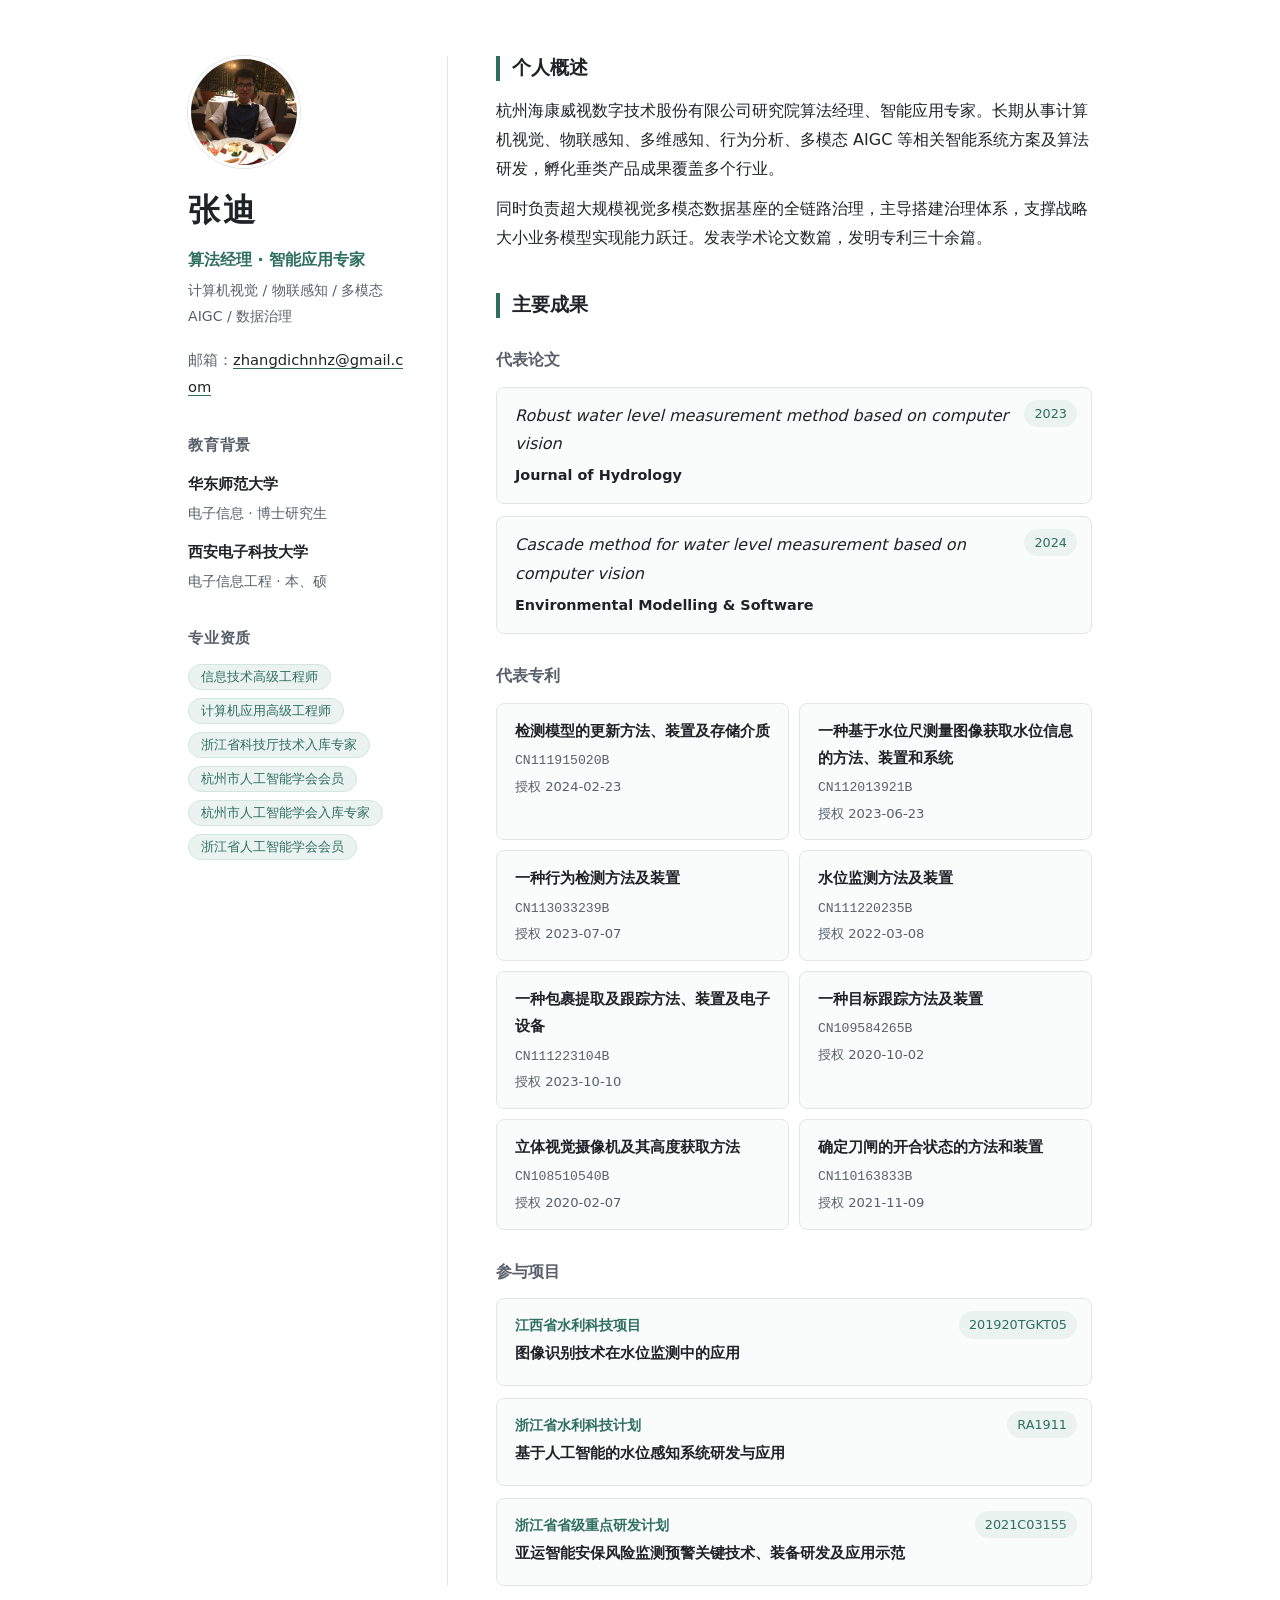
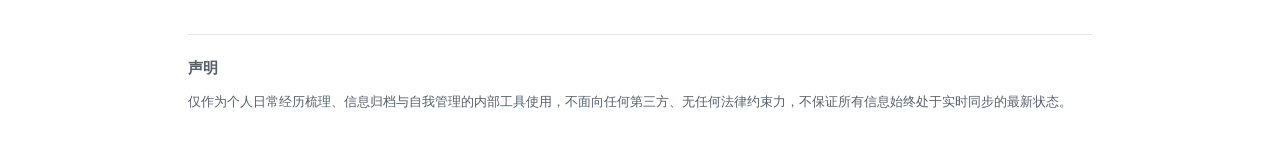
==== index.html @ 71677e5e "Add files via upload" ====
<!DOCTYPE html>
<html lang="zh-CN">
<head>
  <meta charset="UTF-8">
  <meta name="viewport" content="width=device-width, initial-scale=1.0">
  <title>张迪 · 个人简历</title>
  <meta name="description" content="张迪的个人简历：杭州海康威视研究院算法经理、智能应用专家，长期从事计算机视觉、物联感知、多模态 AIGC 等智能系统方案及算法研发。">
  <link rel="icon" href="data:image/svg+xml,%3Csvg xmlns='http://www.w3.org/2000/svg' viewBox='0 0 100 100'%3E%3Ccircle cx='50' cy='50' r='48' fill='%232f6f5e'/%3E%3Ctext x='50' y='70' font-size='54' text-anchor='middle' fill='white' font-family='sans-serif'%3E%E5%BC%A0%3C/text%3E%3C/svg%3E">
  <link rel="stylesheet" href="assets/style.css">
</head>
<body>
  <div id="app"></div>

  <script src="assets/resume-data.js"></script>
  <script src="assets/render.js"></script>
</body>
</html>
---- assets/style.css ----
:root {
  --accent: #2f6f5e;
  --accent-soft: #eaf3f0;
  --text: #1f2328;
  --text-muted: #57606a;
  --border: #e3e6e8;
  --card-bg: #fafbfb;
  --bg: #ffffff;
}

* {
  box-sizing: border-box;
}

body {
  margin: 0;
  background: var(--bg);
  color: var(--text);
  font-family: "PingFang SC", "Hiragino Sans GB", "Microsoft YaHei", "Noto Sans CJK SC", system-ui, sans-serif;
  font-size: 16px;
  line-height: 1.8;
  -webkit-font-smoothing: antialiased;
}

#app {
  max-width: 960px;
  margin: 0 auto;
  padding: 56px 28px 40px;
}

/* ---------- 双栏布局 ---------- */
.layout {
  display: grid;
  grid-template-columns: 260px 1fr;
  gap: 48px;
}

/* ---------- 左栏 ---------- */
.sidebar {
  border-right: 1px solid var(--border);
  padding-right: 36px;
}

.avatar {
  width: 112px;
  height: 112px;
  border-radius: 50%;
  object-fit: cover;
  object-position: center 20%;
  border: 3px solid #fff;
  box-shadow: 0 0 0 1px var(--border);
  margin-bottom: 14px;
  display: block;
}

.hero h1 {
  margin: 0 0 6px;
  font-size: 2rem;
  font-weight: 700;
  letter-spacing: 0.08em;
}

.tagline {
  margin: 0;
  font-size: 1rem;
  color: var(--accent);
  font-weight: 600;
}

.tagline-sub {
  margin: 4px 0 18px;
  font-size: 0.88rem;
  color: var(--text-muted);
}

.contact {
  margin: 0 0 8px;
  font-size: 0.92rem;
  word-break: break-all;
}

.contact-label {
  color: var(--text-muted);
}

.email-link {
  color: var(--text);
  text-decoration: none;
  border-bottom: 1px solid var(--accent);
}

.email-link:hover {
  color: var(--accent);
}

.side-block {
  margin-top: 32px;
}

.side-block h2 {
  font-size: 0.95rem;
  margin: 0 0 12px;
  color: var(--text-muted);
  font-weight: 600;
  letter-spacing: 0.05em;
}

.edu-list {
  list-style: none;
  margin: 0;
  padding: 0;
}

.edu-list li {
  margin-bottom: 14px;
}

.edu-school {
  margin: 0;
  font-weight: 600;
  font-size: 0.95rem;
}

.edu-detail {
  margin: 2px 0 0;
  font-size: 0.85rem;
  color: var(--text-muted);
}

.chips {
  display: flex;
  flex-wrap: wrap;
  gap: 8px;
}

.chip {
  display: inline-block;
  font-size: 0.8rem;
  line-height: 1.4;
  color: var(--accent);
  background: var(--accent-soft);
  border: 1px solid #d4e5e0;
  border-radius: 999px;
  padding: 3px 12px;
}

/* ---------- 右栏 ---------- */
.main-content h2 {
  font-size: 1.2rem;
  margin: 0 0 16px;
  padding-left: 12px;
  border-left: 4px solid var(--accent);
  line-height: 1.3;
}

.main-content section + section {
  margin-top: 40px;
}

.main-content h3 {
  font-size: 1rem;
  color: var(--text-muted);
  font-weight: 600;
  margin: 28px 0 12px;
}

.paragraphs .summary-p {
  margin: 0 0 12px;
}

/* ---------- 卡片容器 ---------- */
.cards {
  display: flex;
  flex-direction: column;
  gap: 12px;
}

.cardgrid {
  display: grid;
  grid-template-columns: repeat(2, 1fr);
  gap: 10px;
}

.card {
  position: relative;
  background: var(--card-bg);
  border: 1px solid var(--border);
  border-radius: 8px;
  padding: 14px 18px;
}

.card:has(.year-badge) {
  padding-right: 76px;
}

/* ---------- 卡片字段角色 ---------- */
.f-title {
  margin: 0 0 4px;
  font-size: 0.95rem;
  font-weight: 600;
}

.f-em {
  margin: 0 0 4px;
  font-style: italic;
}

.f-strong {
  margin: 0;
  font-size: 0.9rem;
  font-weight: 600;
}

.f-mono {
  margin: 0;
  font-family: ui-monospace, "SFMono-Regular", Consolas, "Courier New", monospace;
  font-size: 0.82rem;
  color: var(--text-muted);
}

.f-muted {
  margin: 2px 0 0;
  font-size: 0.82rem;
  color: var(--text-muted);
}

.f-accent {
  margin: 0 0 2px;
  font-size: 0.85rem;
  color: var(--accent);
  font-weight: 600;
}

.year-badge {
  position: absolute;
  top: 12px;
  right: 14px;
  font-size: 0.8rem;
  color: var(--accent);
  background: var(--accent-soft);
  border-radius: 999px;
  padding: 2px 10px;
  white-space: nowrap;
}

/* ---------- 页脚声明 ---------- */
.declaration {
  margin-top: 48px;
  padding-top: 20px;
  border-top: 1px solid var(--border);
}

.declaration h2 {
  font-size: 0.95rem;
  color: var(--text-muted);
  font-weight: 600;
  margin: 0 0 8px;
}

.declaration p {
  margin: 0;
  font-size: 0.82rem;
  color: var(--text-muted);
}

/* ---------- 移动端 ---------- */
@media (max-width: 760px) {
  #app {
    padding: 36px 20px 32px;
  }

  .layout {
    grid-template-columns: 1fr;
    gap: 0;
  }

  .sidebar {
    border-right: none;
    border-bottom: 1px solid var(--border);
    padding-right: 0;
    padding-bottom: 24px;
  }

  .side-block {
    margin-top: 24px;
  }

  .cardgrid {
    grid-template-columns: 1fr;
  }

  .card:has(.year-badge) {
    padding-right: 18px;
  }

  .year-badge {
    position: static;
    display: inline-block;
    margin-top: 8px;
  }
}

/* ---------- 打印（另存 PDF，A4） ---------- */
@media print {
  body {
    font-size: 10.5pt;
  }

  #app {
    max-width: none;
    padding: 0;
  }

  .layout {
    grid-template-columns: 200px 1fr;
    gap: 28px;
  }

  .card,
  .chip {
    background: #fff;
  }

  .card {
    border-color: #bbb;
  }

  .chip,
  .year-badge,
  .f-accent,
  .tagline {
    color: #333;
  }

  .chip,
  .year-badge {
    border: 1px solid #999;
  }

  .email-link {
    border-bottom: none;
  }
}
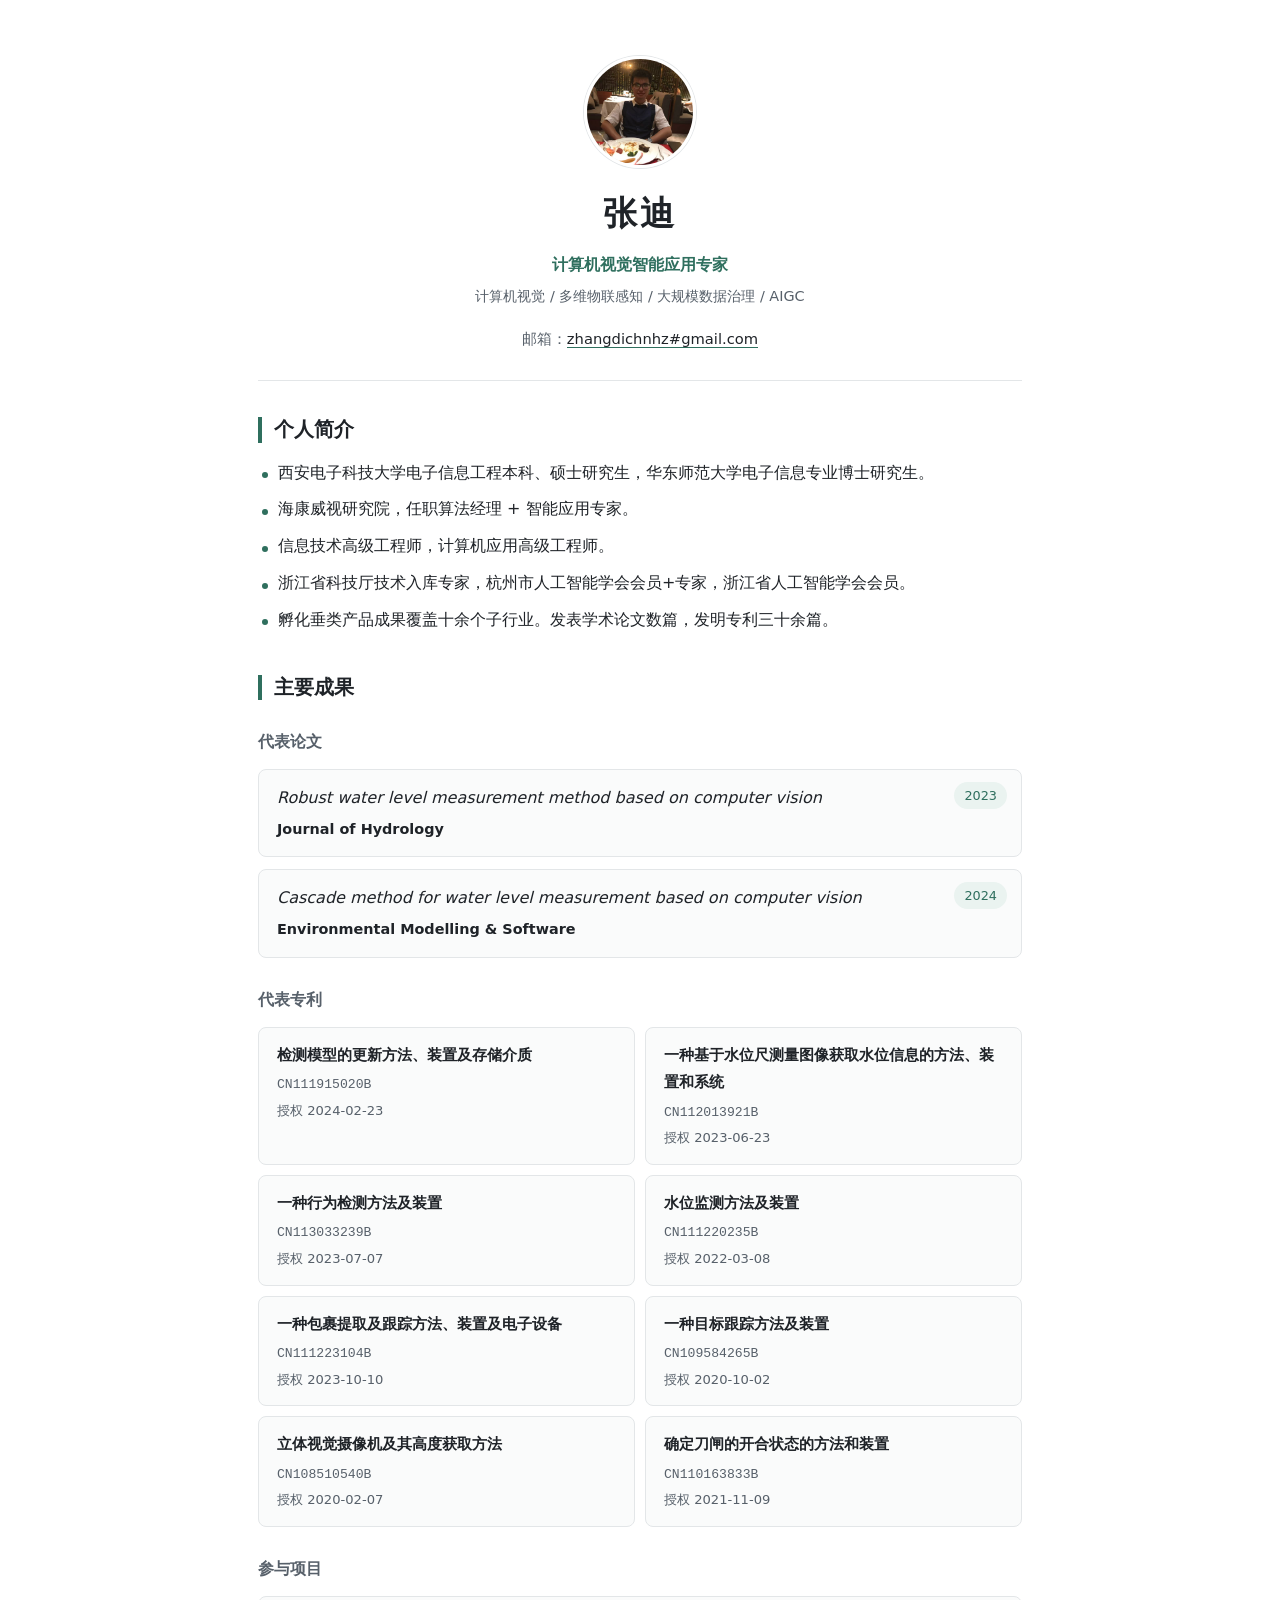
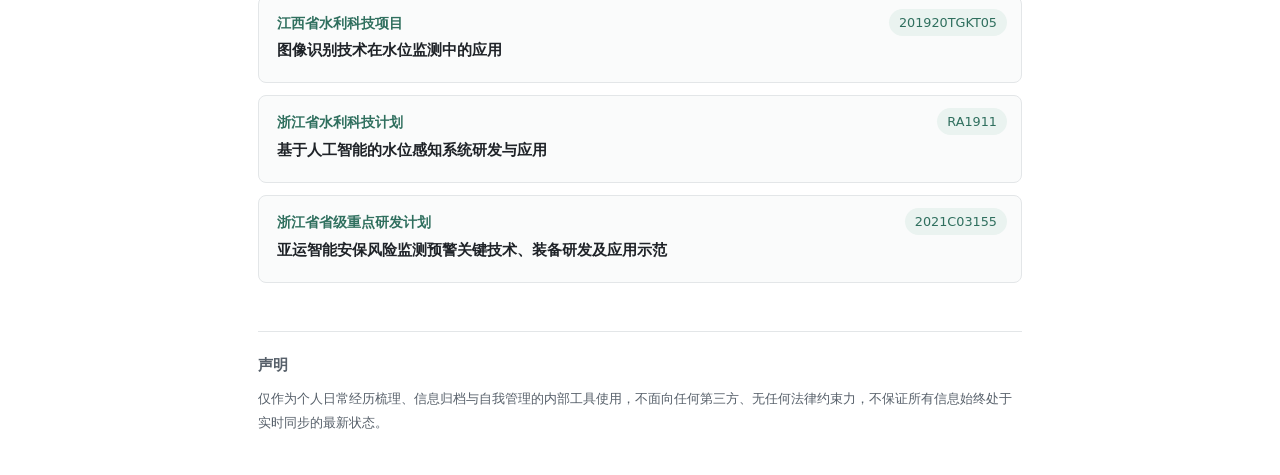
==== commit 4981af64: "Add files via upload" ====
--- a/index.html
+++ b/index.html
@@ -4,7 +4,11 @@
   <meta charset="UTF-8">
   <meta name="viewport" content="width=device-width, initial-scale=1.0">
   <title>张迪 · 个人简历</title>
-  <meta name="description" content="张迪的个人简历：杭州海康威视研究院算法经理、智能应用专家，长期从事计算机视觉、物联感知、多模态 AIGC 等智能系统方案及算法研发。">
+  <meta name="description" content="张迪的个人简历：海康威视研究院算法经理、计算机视觉智能应用专家，方向涵盖计算机视觉、多维物联感知、大规模数据治理与 AIGC。">
+  <meta property="og:type" content="profile">
+  <meta property="og:title" content="张迪 · 计算机视觉智能应用专家">
+  <meta property="og:description" content="海康威视研究院算法经理、计算机视觉智能应用专家，方向涵盖计算机视觉、多维物联感知、大规模数据治理与 AIGC。">
+  <meta property="og:image" content="https://zhangdichnhz-png.github.io/assets/avatar.jpg">
   <link rel="icon" href="data:image/svg+xml,%3Csvg xmlns='http://www.w3.org/2000/svg' viewBox='0 0 100 100'%3E%3Ccircle cx='50' cy='50' r='48' fill='%232f6f5e'/%3E%3Ctext x='50' y='70' font-size='54' text-anchor='middle' fill='white' font-family='sans-serif'%3E%E5%BC%A0%3C/text%3E%3C/svg%3E">
   <link rel="stylesheet" href="assets/style.css">
 </head>
--- a/assets/style.css
+++ b/assets/style.css
@@ -23,22 +23,17 @@
 }
 
 #app {
-  max-width: 960px;
+  max-width: 820px;
   margin: 0 auto;
   padding: 56px 28px 40px;
 }
 
-/* ---------- 双栏布局 ---------- */
-.layout {
-  display: grid;
-  grid-template-columns: 260px 1fr;
-  gap: 48px;
-}
-
-/* ---------- 左栏 ---------- */
-.sidebar {
-  border-right: 1px solid var(--border);
-  padding-right: 36px;
+/* ---------- 居中线头 ---------- */
+.hero {
+  text-align: center;
+  padding-bottom: 28px;
+  border-bottom: 1px solid var(--border);
+  margin-bottom: 36px;
 }
 
 .avatar {
@@ -49,34 +44,33 @@
   object-position: center 20%;
   border: 3px solid #fff;
   box-shadow: 0 0 0 1px var(--border);
-  margin-bottom: 14px;
+  margin: 0 auto 16px;
   display: block;
 }
 
 .hero h1 {
   margin: 0 0 6px;
-  font-size: 2rem;
+  font-size: 2.1rem;
   font-weight: 700;
   letter-spacing: 0.08em;
 }
 
 .tagline {
   margin: 0;
-  font-size: 1rem;
+  font-size: 1.02rem;
   color: var(--accent);
   font-weight: 600;
 }
 
 .tagline-sub {
-  margin: 4px 0 18px;
-  font-size: 0.88rem;
+  margin: 4px 0 16px;
+  font-size: 0.9rem;
   color: var(--text-muted);
 }
 
 .contact {
-  margin: 0 0 8px;
+  margin: 0;
   font-size: 0.92rem;
-  word-break: break-all;
 }
 
 .contact-label {
@@ -93,18 +87,56 @@
   color: var(--accent);
 }
 
-.side-block {
-  margin-top: 32px;
-}
-
-.side-block h2 {
-  font-size: 0.95rem;
+/* ---------- 区块标题 ---------- */
+section h2 {
+  font-size: 1.22rem;
+  margin: 40px 0 16px;
+  padding-left: 12px;
+  border-left: 4px solid var(--accent);
+  line-height: 1.3;
+}
+
+section:first-of-type h2 {
+  margin-top: 0;
+}
+
+section h3 {
+  font-size: 1rem;
+  color: var(--text-muted);
+  font-weight: 600;
+  margin: 28px 0 12px;
+}
+
+/* ---------- 段落 ---------- */
+.paragraphs .summary-p {
   margin: 0 0 12px;
-  color: var(--text-muted);
-  font-weight: 600;
-  letter-spacing: 0.05em;
-}
-
+}
+
+/* ---------- 圆点列表（专业资质等） ---------- */
+.bullet-list {
+  list-style: none;
+  margin: 0;
+  padding: 0;
+}
+
+.bullet-list li {
+  position: relative;
+  padding-left: 20px;
+  margin-bottom: 8px;
+}
+
+.bullet-list li::before {
+  content: "";
+  position: absolute;
+  left: 4px;
+  top: 0.85em;
+  width: 6px;
+  height: 6px;
+  border-radius: 50%;
+  background: var(--accent);
+}
+
+/* ---------- 教育背景 ---------- */
 .edu-list {
   list-style: none;
   margin: 0;
@@ -112,21 +144,21 @@
 }
 
 .edu-list li {
-  margin-bottom: 14px;
+  margin-bottom: 12px;
 }
 
 .edu-school {
   margin: 0;
   font-weight: 600;
-  font-size: 0.95rem;
 }
 
 .edu-detail {
   margin: 2px 0 0;
-  font-size: 0.85rem;
-  color: var(--text-muted);
-}
-
+  font-size: 0.9rem;
+  color: var(--text-muted);
+}
+
+/* ---------- chips（备用类型） ---------- */
 .chips {
   display: flex;
   flex-wrap: wrap;
@@ -142,30 +174,6 @@
   border: 1px solid #d4e5e0;
   border-radius: 999px;
   padding: 3px 12px;
-}
-
-/* ---------- 右栏 ---------- */
-.main-content h2 {
-  font-size: 1.2rem;
-  margin: 0 0 16px;
-  padding-left: 12px;
-  border-left: 4px solid var(--accent);
-  line-height: 1.3;
-}
-
-.main-content section + section {
-  margin-top: 40px;
-}
-
-.main-content h3 {
-  font-size: 1rem;
-  color: var(--text-muted);
-  font-weight: 600;
-  margin: 28px 0 12px;
-}
-
-.paragraphs .summary-p {
-  margin: 0 0 12px;
 }
 
 /* ---------- 卡片容器 ---------- */
@@ -254,6 +262,7 @@
   font-size: 0.95rem;
   color: var(--text-muted);
   font-weight: 600;
+  border-left-color: var(--border);
   margin: 0 0 8px;
 }
 
@@ -264,25 +273,13 @@
 }
 
 /* ---------- 移动端 ---------- */
-@media (max-width: 760px) {
+@media (max-width: 600px) {
   #app {
-    padding: 36px 20px 32px;
-  }
-
-  .layout {
-    grid-template-columns: 1fr;
-    gap: 0;
-  }
-
-  .sidebar {
-    border-right: none;
-    border-bottom: 1px solid var(--border);
-    padding-right: 0;
-    padding-bottom: 24px;
-  }
-
-  .side-block {
-    margin-top: 24px;
+    padding: 40px 20px 32px;
+  }
+
+  .hero h1 {
+    font-size: 1.8rem;
   }
 
   .cardgrid {
@@ -309,11 +306,6 @@
   #app {
     max-width: none;
     padding: 0;
-  }
-
-  .layout {
-    grid-template-columns: 200px 1fr;
-    gap: 28px;
   }
 
   .card,
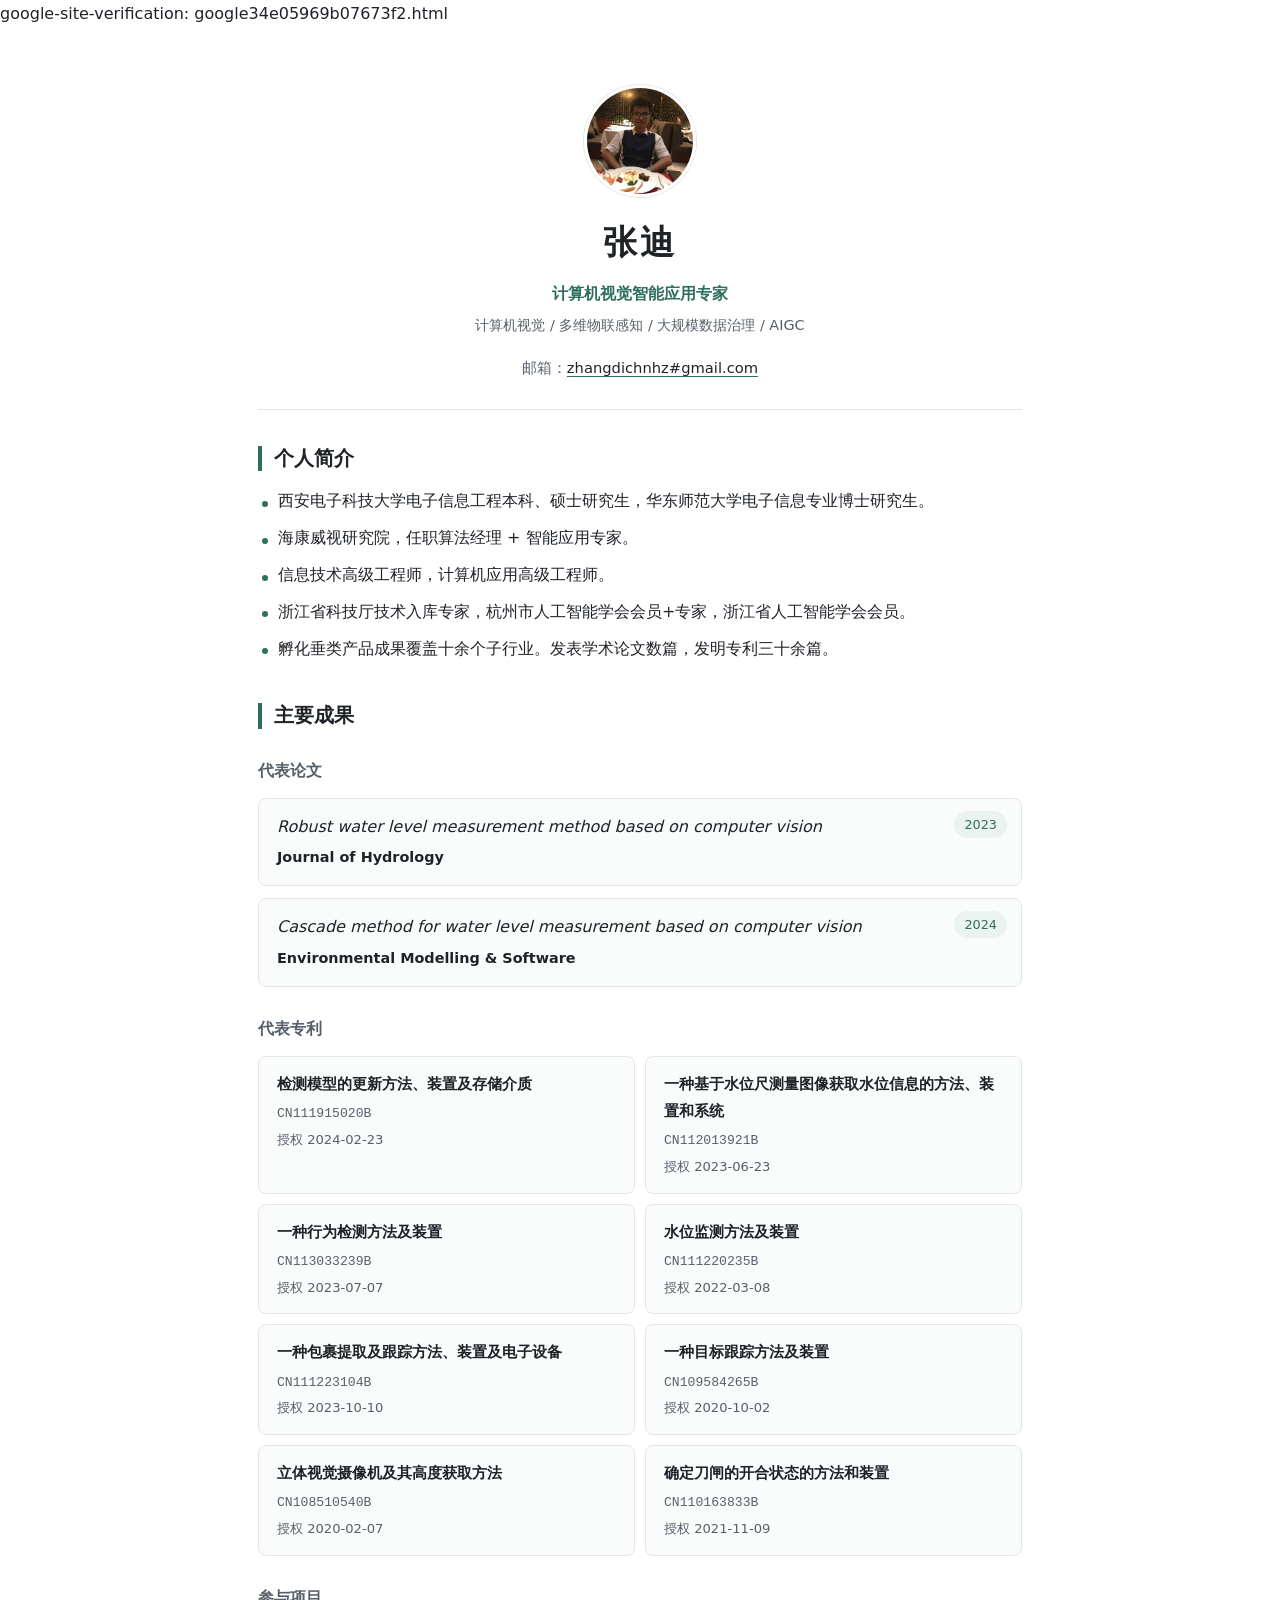
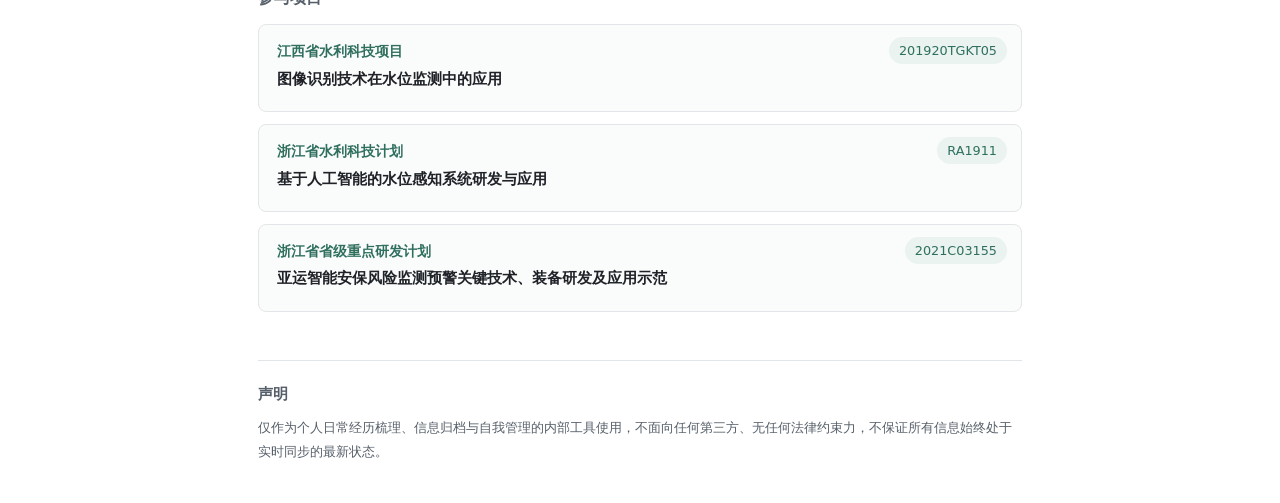
==== commit 8e8ea21a: "Update index.html" ====
--- a/index.html
+++ b/index.html
@@ -1,3 +1,6 @@
+google-site-verification: google34e05969b07673f2.html
+<meta name="keywords" content="张迪,海康威视研究院,算法经理,计算机视觉,多维物联感知,大规模数据治理,AIGC,水位视觉测量,高级工程师">
+<meta name="description" content="张迪，海康威视研究院算法经理、智能应用专家。研究方向：计算机视觉、多维物联感知、大规模数据治理、AIGC。">
 <!DOCTYPE html>
 <html lang="zh-CN">
 <head>
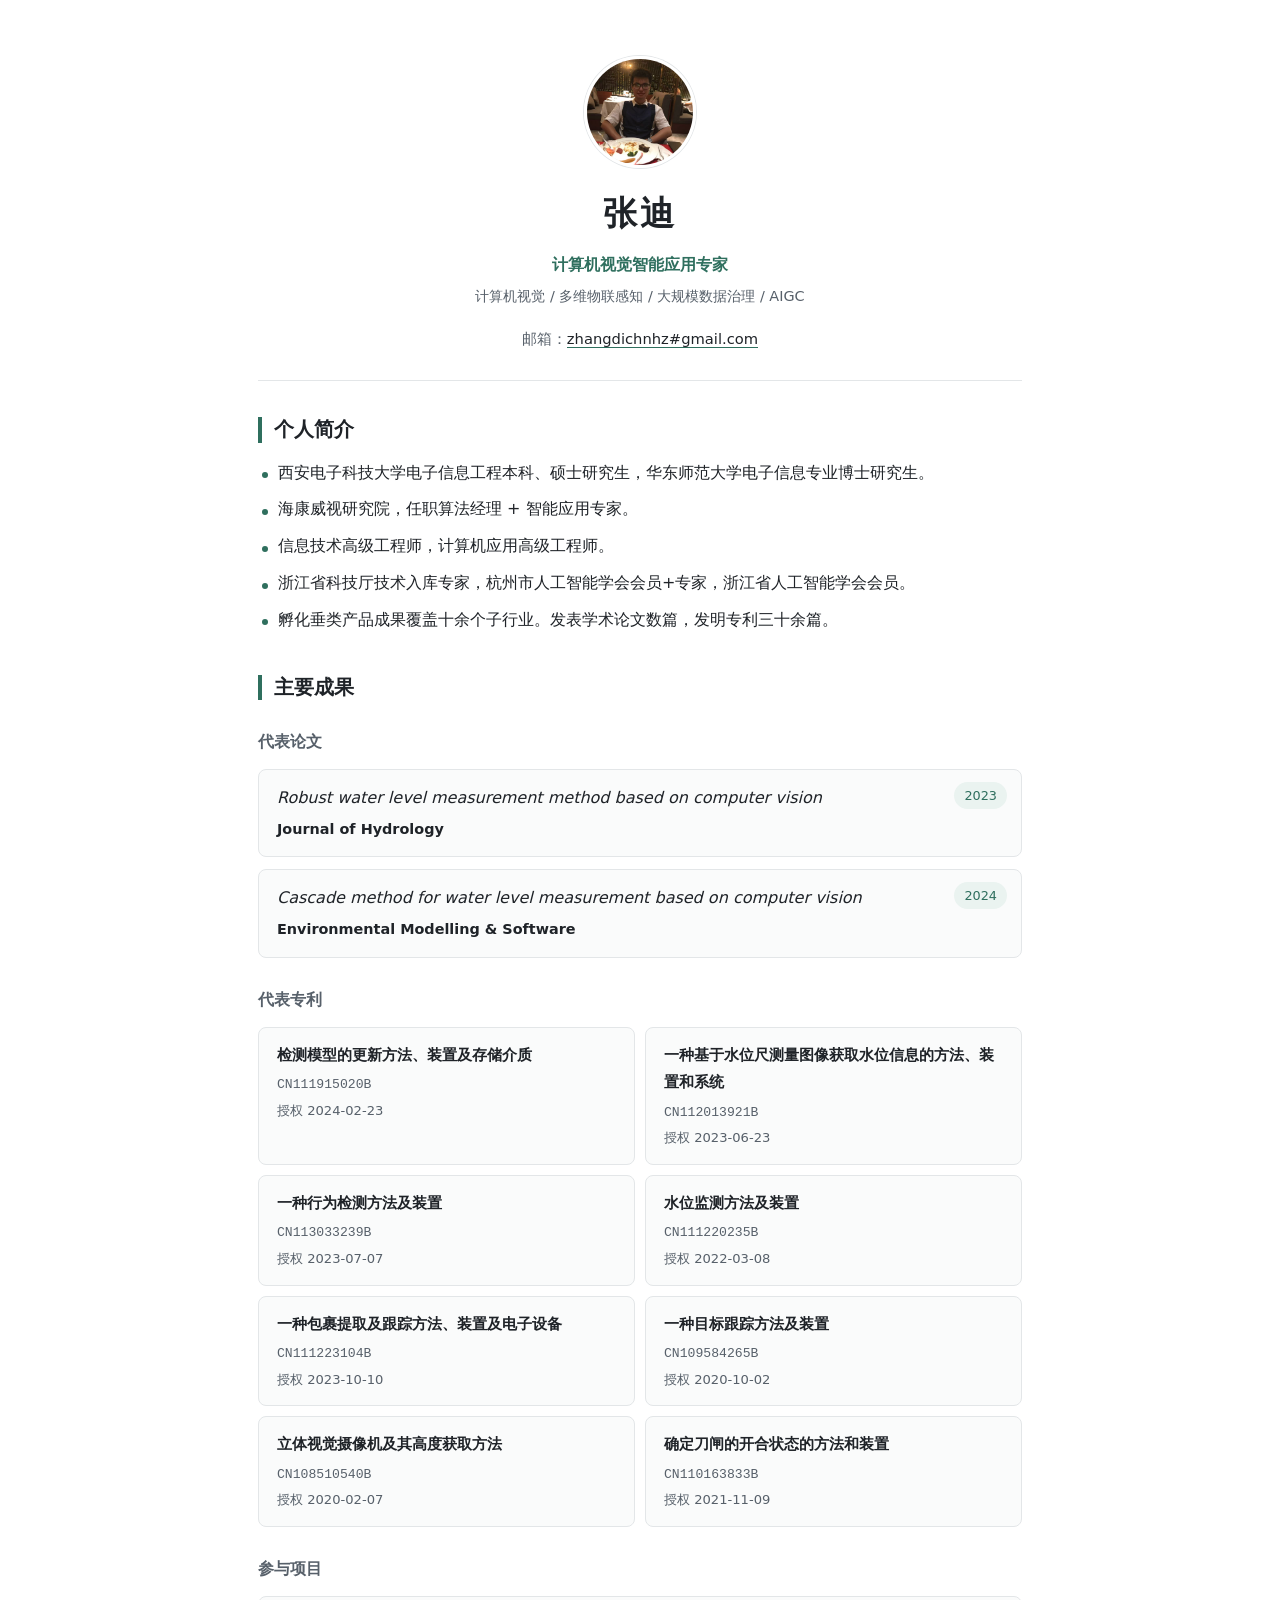
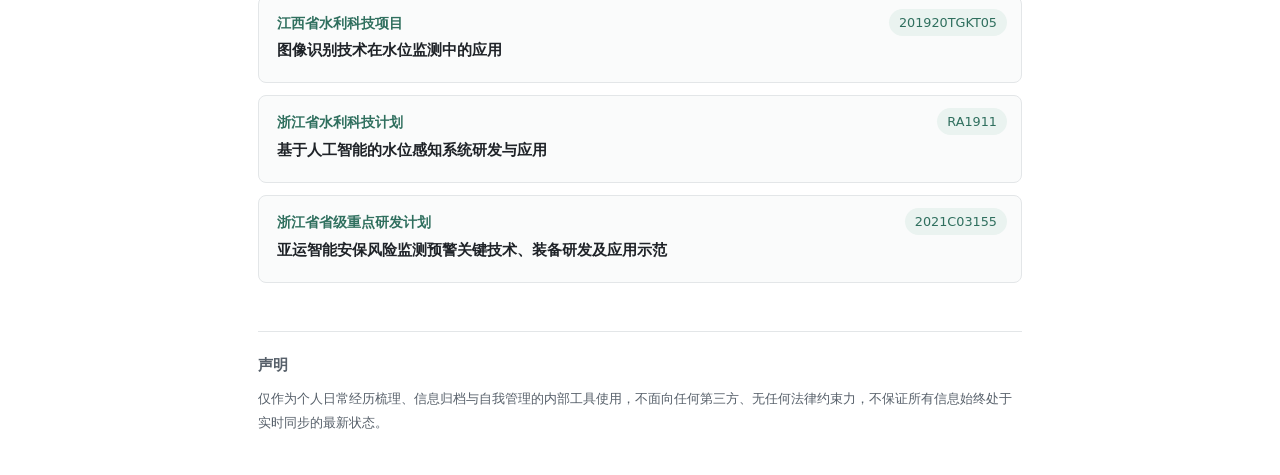
==== commit dd9107ba: "Update index.html" ====
--- a/index.html
+++ b/index.html
@@ -1,4 +1,4 @@
-google-site-verification: google34e05969b07673f2.html
+<meta name="google-site-verification" content="jE0xizeBjQwkq9NocSTNdfULWZjgwvvBnGbtGIXr-O8" />
 <meta name="keywords" content="张迪,海康威视研究院,算法经理,计算机视觉,多维物联感知,大规模数据治理,AIGC,水位视觉测量,高级工程师">
 <meta name="description" content="张迪，海康威视研究院算法经理、智能应用专家。研究方向：计算机视觉、多维物联感知、大规模数据治理、AIGC。">
 <!DOCTYPE html>
